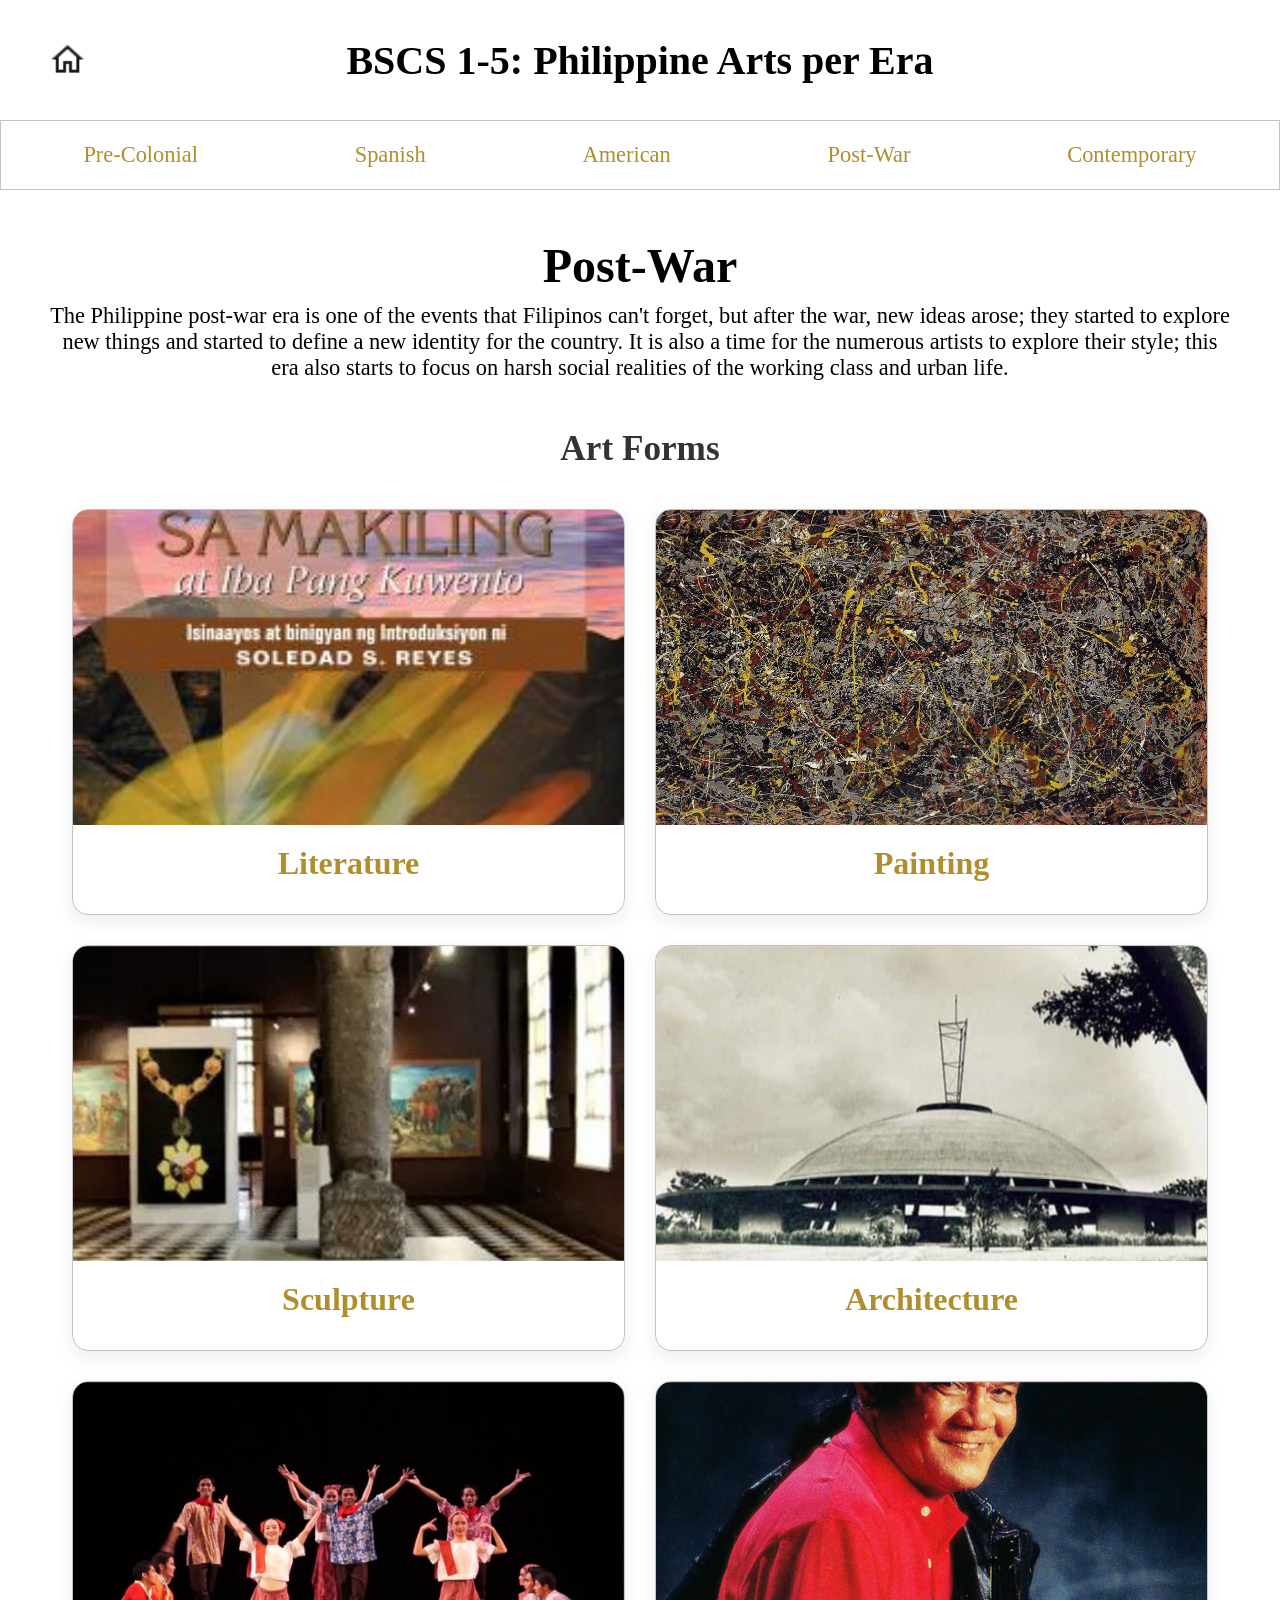
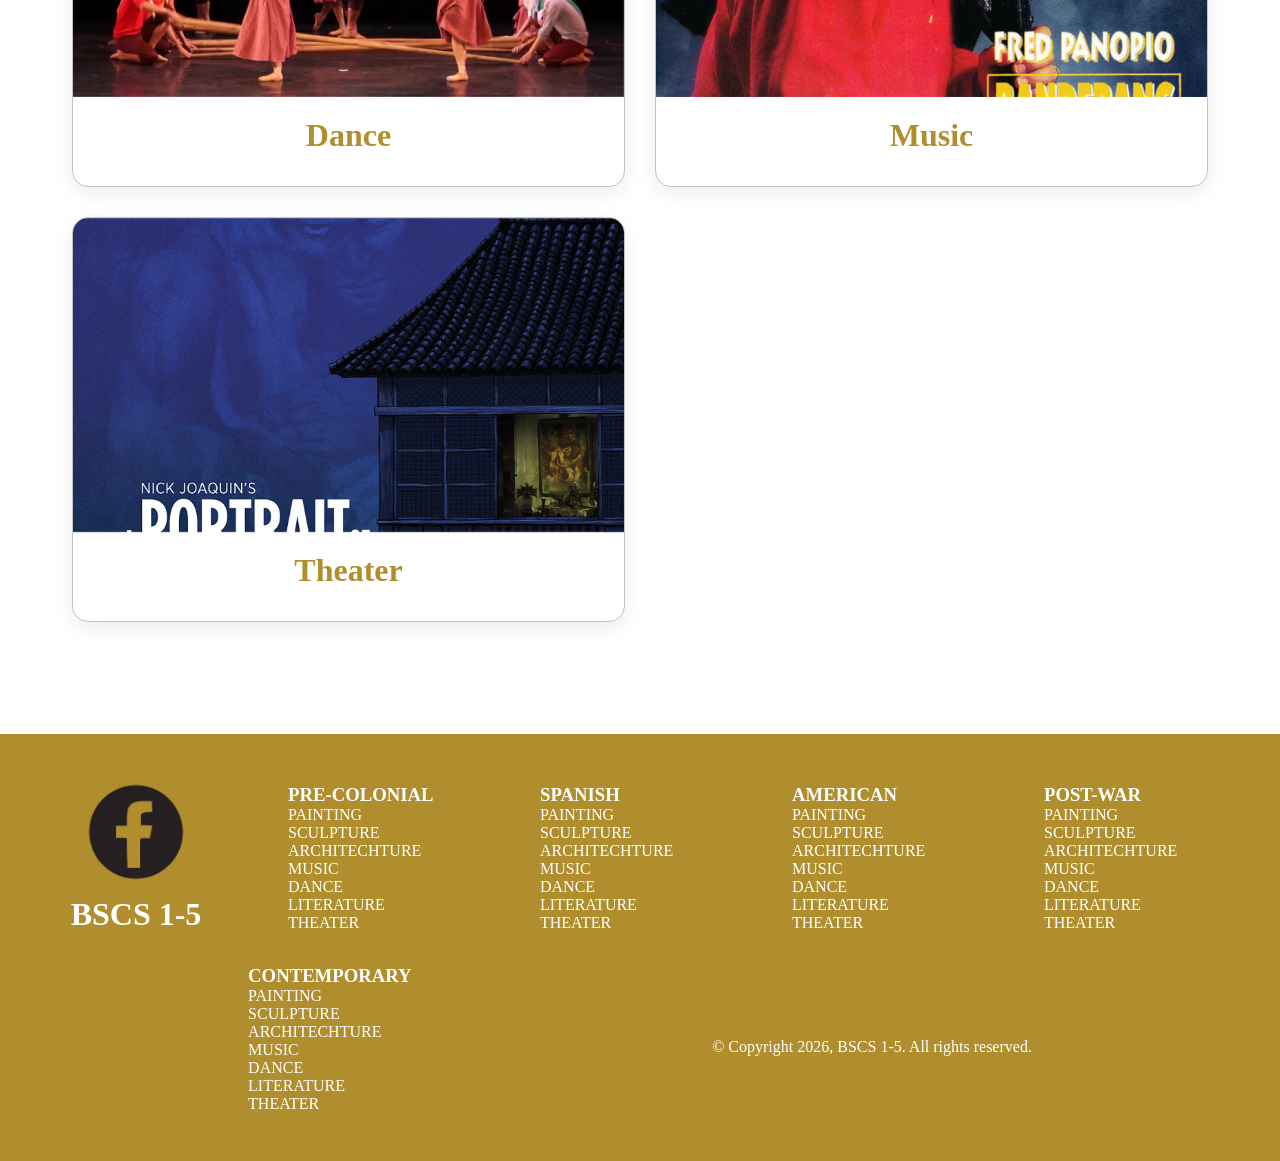
==== era-pages/post-war.html @ 1182b8b4 "post-war finished" ====
<!DOCTYPE html>
<html lang="en">
<head>
    <meta charset="UTF-8">
    <meta name="viewport" content="width=device-width, initial-scale=1.0">
    <title>Virtual Art Museum</title>
    <link rel="stylesheet" href="/styles.css">
</head>
<body>
    <nav class="row">
        <div class="nav-contents col">
            <div class="nav-upper row">
                <a class="home-btn" href="/index.html">
                    <img src="/assets/images/post-war/home-black.png" alt="home" width="35px">
                </a>
                <h1>BSCS 1-5: Philippine Arts per Era</h1>
            </div>
            <div class="nav-lower row">
                <a href="#">Pre-Colonial</a>
                <a href="#">Spanish</a>
                <a href="#">American</a>    
                <a href="#">Post-War</a>
                <a href="#">Contemporary</a>
            </div>
        </div>
    </nav>

    <main>

        <header class="col">
            <div class="textbox col">
                <h1>Post-War</h1>
                <p>
                    The Philippine post-war era is one of the events that Filipinos can't forget, but after the war, new ideas arose; they started to explore new things and started to define a new identity for the country. 
                    It is also a time for the numerous artists to explore their style; this era also starts to focus on harsh social realities of the working class and urban life.
            </div>
        </header>


        <section class="art-form-list">
            <h2>Art Forms</h2>
            <div class="art-form-grid">
                <article class="art-form-card">
                    <a class="card-link" href="\art-form-pages\post-war\post-war_lit.html"></a>
                    <img src="\assets\images\post-war\literature\ginto sa makiling.jpg">
                    <h3>Literature</h3>
                </article>

                <article class="art-form-card">
                    <a class="card-link" href="\art-form-pages\post-war\post-war_painting.html"></a>
                    <img src="\assets\images\post-war\painting\no5.jpg">
                    <h3>Painting</h3>
                </article>

                <article class="art-form-card">
                    <a class="card-link" href="\art-form-pages\post-war\post-war_sculpture.html"></a>
                    <img src="\assets\images\post-war\sculpture\kaganapan.jpg">
                    <h3>Sculpture</h3>
                </article>

                <article class="art-form-card">
                    <a class="card-link" href="\art-form-pages\post-war\post-war_architecture.html"></a>
                    <img src="\assets\images\post-war\architecture\Church of the Holy Sacrifice.JPG">
                    <h3>Architecture</h3>
                </article>

                <article class="art-form-card">
                    <a class="card-link" href="\art-form-pages\post-war\post-war_dance.html"></a>
                    <img src="\assets\images\post-war\dance\noli.jpg">
                    <h3>Dance</h3>
                </article>

                <article class="art-form-card">
                    <a class="card-link" href="\art-form-pages\post-war\post-war_music.html"></a>
                    <img src="\assets\images\post-war\music\pitong gatang.png">
                    <h3>Music</h3>
                </article>

                <article class="art-form-card">
                    <a class="card-link" href="\art-form-pages\post-war\post-war_theatre.html"></a>
                    <img src="\assets\images\post-war\theater\Portrait_of_the_Artist_as_Filipino_Poster.jpg">
                    <h3>Theater</h3>
                </article>

            </div>
        </section>

    </main>

    <footer>
        <div class="col">
            <a href="https://www.facebook.com/profile.php?id=61581156080257" target="_blank" class="FB">
                <img src="/assets/images/Footer/images__3_-removebg-preview.png" alt="Fb Page" height='100px' width='100px'>
            </a>
            <h1>BSCS 1-5</h1>
        </div>
        <ul> 
            <h3>PRE-COLONIAL</h3>
            <li><a href="#"> PAINTING </a></li>
            <li><a href="#"> SCULPTURE </a></li>
            <li><a href="#"> ARCHITECHTURE </a></li>
            <li><a href="#"> MUSIC </a></li>
            <li><a href="#"> DANCE </a></li>
            <li><a href="#"> LITERATURE </a></li>
            <li><a href="#"> THEATER </a></li>
        </ul>
        <ul> 
            <h3>SPANISH</h3>
            <li><a href="#"> PAINTING </a></li>
            <li><a href="#"> SCULPTURE </a></li>
            <li><a href="#"> ARCHITECHTURE </a></li>
            <li><a href="#"> MUSIC </a></li>
            <li><a href="#"> DANCE </a></li>
            <li><a href="#"> LITERATURE </a></li>
            <li><a href="#"> THEATER </a></li>
        </ul>
        <ul> 
            <h3>AMERICAN</h3>
            <li><a href="#"> PAINTING </a></li>
            <li><a href="#"> SCULPTURE </a></li>
            <li><a href="#"> ARCHITECHTURE </a></li>
            <li><a href="#"> MUSIC </a></li>
            <li><a href="#"> DANCE </a></li>
            <li><a href="#"> LITERATURE </a></li>
            <li><a href="#"> THEATER </a></li>
        </ul>
        <ul> 
            <h3>POST-WAR</h3>
            <li><a href="#"> PAINTING </a></li>
            <li><a href="#"> SCULPTURE </a></li>
            <li><a href="#"> ARCHITECHTURE </a></li>
            <li><a href="#"> MUSIC </a></li>
            <li><a href="#"> DANCE </a></li>
            <li><a href="#"> LITERATURE </a></li>
            <li><a href="#"> THEATER </a></li>
        </ul>
        <ul> 
            <h3>CONTEMPORARY</h3>
            <li><a href="#"> PAINTING </a></li>
            <li><a href="#"> SCULPTURE </a></li>
            <li><a href="#"> ARCHITECHTURE </a></li>
            <li><a href="#"> MUSIC </a></li>
            <li><a href="#"> DANCE </a></li>
            <li><a href="#"> LITERATURE </a></li>
            <li><a href="#"> THEATER </a></li>
        </ul>
        <span>© Copyright 2026, BSCS 1-5. All rights reserved.</span>
    </footer>
    <script src="/script.js"></script>
</body>
</html>
---- styles.css ----
* {
    box-sizing: border-box;
    margin: 0;
    padding: 0;
}
@font-face {
    font-family: kanit;
    src: url(assets/fonts/Kanit-Regular.ttf);
}

/* FADE UP ANIMATION PARA SA WHOLE WEBSITE START */
@keyframes fadeUp {
    from {
        opacity: 0;
        transform: translateY(30px);
    }
    to {
        opacity: 1;
        transform: translateY(0);
    }
}

/* FADE UP ANIMATION PARA SA WHOLE WEBSITE END */
html {
    scroll-behavior: smooth;
    scroll-snap-type: y proximity;
}
body {
    overflow-x: hidden;
    font-family: kanit;
}
.row {
    display: flex;
    justify-content: center;
    align-items: center;
    flex-direction: row;
}
.col {
    display: flex;
    justify-content: center;
    align-items: center;
    flex-direction: column;
}
:root {
    --bg-color: white;
    --outline-color: rgb(195, 195, 195);
    --text-color: white;
    --color1: rgb(177, 142, 45);
    --color2: rgb(136, 104, 0);
}


button {
    padding: 8px 12px;
    background-color: var(--color1);
    border-radius: 10px;
    border: none;
    transition: all 0.3s ease;
    color: var(--text-color);
    position: relative;
    z-index: 3;
}
button:hover { 
    background-color: var(--color2);
    transition: all 0.3s ease;
    scale: 1.1;
}
a {
    text-decoration: none;
    z-index: 1;
}


nav {
    scroll-snap-align: start;
}

.nav-contents {
    width: 100%;
    background-color: var(--bg-color);
}
.nav-upper {
    height: 120px;
    width: 100%;
    background-color: var(--bg-color);
}
.home-btn {
    position: absolute;
    top: 42px;
    left: 50px;
    margin-right: auto;
    transition: all 0.3s ease;
}
.home-btn:hover {
    scale: 1.1;
    transition: all 0.3s ease;
}
.nav-upper h1 {
    font-size: 2.5rem;
}
.nav-lower {
    height: 70px;
    width: 100%;
    background-color: var(--bg-color);
    border: 1px solid var(--outline-color);
    justify-content: space-around;
    gap: 1.5rem;
    overflow-x: scroll;
    padding: 0 1rem 0 1rem;
    scrollbar-width: thin;
    scrollbar-color: var(--outline-color) var(--bg-color);
}
.nav-lower a {
    color: var(--color1);
    font-size: 1.4rem;
}
.nav-lower a:hover {
    color: var(--color2);
}



header {
    gap: 1rem;
}
.banner {
    display: flex;
    justify-content: center;
    align-items: center;
    flex-direction: row;

    height: 440px;
    width: 100vw;
    overflow: hidden;
}
.banner > img {
    width: 100%;
    height: 100%;
    object-fit: cover;
    object-position: center;
}
header .textbox {
    padding: 3rem;
    gap: 10px;
    text-align: center;
    scroll-snap-align: start;
}
header .textbox h1 {
    font-size: 3rem;
}
header .textbox p {
    font-size: 1.4rem;
}



#era-board {
    display: grid;
    grid-template-columns: repeat(auto-fit, minmax(360px, 1fr));
    gap: 30px;
    padding: 2rem 2rem;
    max-width: 1200px;
    margin: 0 auto;
    scroll-snap-align: start;
}

.era-card {
    background-color: var(--bg-color);
    border-radius: 16px;
    border: 1px solid var(--outline-color);
    min-height: 365px;
    min-width: 300px;
    justify-content: space-between;
    overflow: hidden;
    box-shadow: 0 6px 20px rgba(0,0,0,0.08);
    transition: transform 0.3s ease, box-shadow 0.3s ease;
    position: relative;
}
.era-card:hover {
    transform: translateY(-12px);
    box-shadow: 0 15px 35px rgba(0,0,0,0.15);
}
.era-card .textbox {
    height: 40%;
    width: 100%;
    padding: 1.4rem;
    gap: 1rem;
    align-items: start;
    justify-content: space-between;
    height: fit-content;
}
.era-card h3 {
    font-size: 1.5rem;
    color: var(--color1);
}
.era-card .description {
    font-size: 0.95rem;
    color: #555;
}
.era-card .picture-window {
    display: flex;
    justify-content: center;
    align-items: center;
    flex-direction: row;

    height: fit-content;
    width: 100%;
    overflow: hidden;
}
.picture-window > img {
    object-fit: cover;
    object-position: center;
    aspect-ratio: 4/3;
    width: 100%;
}

/* DARK MODE START */

[data-theme="dark"] {
    --bg-color: #1a1a1a;
    --outline-color: rgb(70, 70, 70);
    --text-color: #f0f0f0;
    --color1: rgb(210, 170, 60);
    --color2: rgb(177, 142, 45);
}

[data-theme="dark"] body {
    color: #f0f0f0;
}

[data-theme="dark"] .era-card,
[data-theme="dark"] .art-form-card,
[data-theme="dark"] .featured-card {
    background-color: #2a2a2a;
}

[data-theme="dark"] .era-card .description,
[data-theme="dark"] .art-form-card p,
[data-theme="dark"] .featured-card p {
    color: #aaa;
}

/* toggle button */
.theme-toggle {
    position: absolute;
    right: 50px;
    background: transparent;
    border: 2px solid var(--color1);
    font-size: 1.2rem;
    cursor: pointer;
    padding: 6px 10px;
    border-radius: 50px;
    color: var(--color1);
}
.theme-toggle:hover {
    background-color: var(--color1);
    color: white;
    scale: 1.1;
}

[data-theme="dark"] .art-form-list h2 {
    color: #f0f0f0;
}

[data-theme="dark"] .featured-card > div p {
    color: #aaa;
}

[data-theme="dark"] body {
    background-color: var(--bg-color);
    color: #f0f0f0;
}
[data-theme="dark"] footer a:hover {
    color: white;
    transition: color 0.3s ease-in-out;
}
/* DARK MODE END */

/* styling for era-pages start */

header .textbox-banner {
    background-color: var(--color1);
    width: 100%;
    padding: 5rem 2rem;
    gap: 10px;
    text-align: center;
}
header .textbox-banner * {
    color: var(--text-color);
}
header .textbox-banner h1 {
    font-size: 2.8rem;
}
header .textbox-banner p {
    font-size: 1.3rem;
}






.featured-art-form, .featured {
  max-width: 1000px;
  margin: 0 auto 50px;
  text-align: center;
  padding: 0 2rem 2rem;
  font-size: 1.5rem;
}
.featured-art-form h2, .featured h2 {
    margin: 0 2.5rem 2.5rem;
}
.featured-card {
  display: flex;
  background: var(--bg-color);
  border-radius: 16px;
  overflow: hidden;
  box-shadow: 0 10px 30px rgba(0,0,0,0.12);
  transition: transform 0.3s ease, box-shadow 0.3s ease;
  max-width: 1000px;
  margin: 0 auto;
  z-index: 5;
  position: relative;
}
.featured-card:hover {
  transform: translateY(-10px);
  box-shadow: 0 20px 40px rgba(0,0,0,0.18);
}
.featured-card img, .featured-card video {
  width: 45%;
  height: auto;
  object-fit: cover;
}
.featured-card > div {
  padding: 30px;
  flex: 1;
  text-align: left;
}
.featured-card h3 {
  margin: 0 0 15px;
  color: var(--color1);
  font-size: 1.8rem;
}
.featured-card p {
  margin: 0;
  font-size: 1.1rem;
  color: #444;
}



.art-form-list {
  max-width: 1200px;
  margin: 0 auto;
  padding-bottom: 7rem;
}
.art-form-list h2 {
  text-align: center;
  margin-bottom: 40px;
  font-size: 2.2rem;
  color: #333;
}

.art-form-grid {
  display: grid;
  grid-template-columns: repeat(auto-fit, minmax(400px, 1fr));
  gap: 30px;
  padding: 0 2rem;
}
.art-form-card {
  background: var(--bg-color);
  border-radius: 16px;
  overflow: hidden;
  box-shadow: 0 6px 20px rgba(0,0,0,0.08);
  transition: transform 0.3s ease, box-shadow 0.3s ease;
  transform: translateY(0);
  text-align: left;
  border: 1px solid var(--outline-color);
  height: fit-content;
  position: relative;
  padding-bottom: 1rem;
}
.art-form-card:hover {
  transform: translateY(-12px);
  box-shadow: 0 15px 35px rgba(0,0,0,0.15);
}
.art-form-card img, .art-form-card video {
  width: 100%;
  aspect-ratio: 7/4;
  object-fit: cover;
}
.art-form-card h3 {
  margin: 1rem;
  font-size: 2rem;
  color: var(--color1);
    text-align: center;
}
.art-form-card p {
  padding: 0 20px 25px;
  margin: 0;
  color: #555;
  font-size: 1rem;
}
.art-form-card button {
    margin-bottom: 2rem;
    margin-left: 2rem;
}
.card-link {
    position: absolute;
    inset: 0;
    z-index: 1;
}

/* styling for era-pages end */


#bonus-content {
    padding: 6rem 2rem 7rem 2rem;
    scroll-snap-align: start;
    min-height: 100vh;
}
#bonus-content h1 {
    font-size: 2.5rem;
}
#bonus-content p {
    font-size: 1.2rem;
}
.bonus-div {
    gap: 3rem;
}

#bonus-content h3 {
    font-size: 2rem;
    color: var(--color1);
}
#bonus-content span {
    margin-left: 1rem;
    font-size: 1.3rem;
    color: var(--text-color);
}
.bonus-details {
    align-self: left;
    scroll-snap-align: start;
    padding-top: 3rem;
}


.audio-container {
    position: absolute;
    bottom: 0;
    left: 0;
    width: 100%;
}
.art-form-card .audio-container {
    top: 2rem;
    left: 2rem;
}
iframe {
    width: 70vw;
    border-radius: 10px;
    aspect-ratio: 16/9;
}




/* footer start */

footer {
    background-color: var(--color1);
    text-align: left;
    padding: 3rem 1rem;
    color: var(--bg-color);
    display: flex;
    align-items: center;
    justify-content: space-evenly;
    flex-wrap: wrap;
    gap: 2rem;
    scroll-snap-align: start;
}
footer > div {
    gap: 10px;
}
footer img:hover {
    scale: 1.1;
    transition: all 0.3s ease;
}
footer a {
    color: var(--bg-color);
    transition: all 0.3s ease;
}
footer a:hover {
    color: black;
    transition: all 0.3s ease;
}
footer > * {
    min-width: 200px;
}
footer ul {
    list-style: none;
}
footer span {
    margin-top: 1rem;
}
/* footer end */



/* medias start (for responsiveness) */
@media screen and (max-width: 850px) {
    .nav-upper h1 {
        font-size: 1.4rem;
    }
    .nav-lower a {
        font-size: 1rem;
    }
}
@media (max-width: 768px) {
    .featured-card {
        flex-direction: column;
    }
    .featured-card {
        width: 100%;
    }
    .featured-card > img {
        width: 100%;
        aspect-ratio: 5/3;
    }
    .audio-container {
        position: absolute;
        top: 0;
        left: 0;
    }
    .art-form-card .audio-container {
        top: 2rem;
        left: 2rem;
    }

}
@media screen and (max-width: 750px) {
    .home-btn {
        left: 25px;
    }
    .theme-toggle {
        right: 25px;
    }
    .nav-upper h1 {
        font-size: 1.3rem;
    }
    .nav-lower a {
        font-size: 1rem;
    }

}
@media screen and (max-width: 550px) {
    .home-btn {
        top: 48px;
    }
    .theme-toggle {
        font-size: 1rem;
    }
    .home-btn img {
        width: 25px;
    }
    .nav-upper h1 {
        font-size: 1rem;
    }
    .nav-lower a {
        font-size: .7rem;
    }
}
@media screen and (max-width: 480px) {
    .art-form-grid {
        grid-template-columns: repeat(auto-fit, minmax(300px, 1fr));
    }
}

/* medias end */
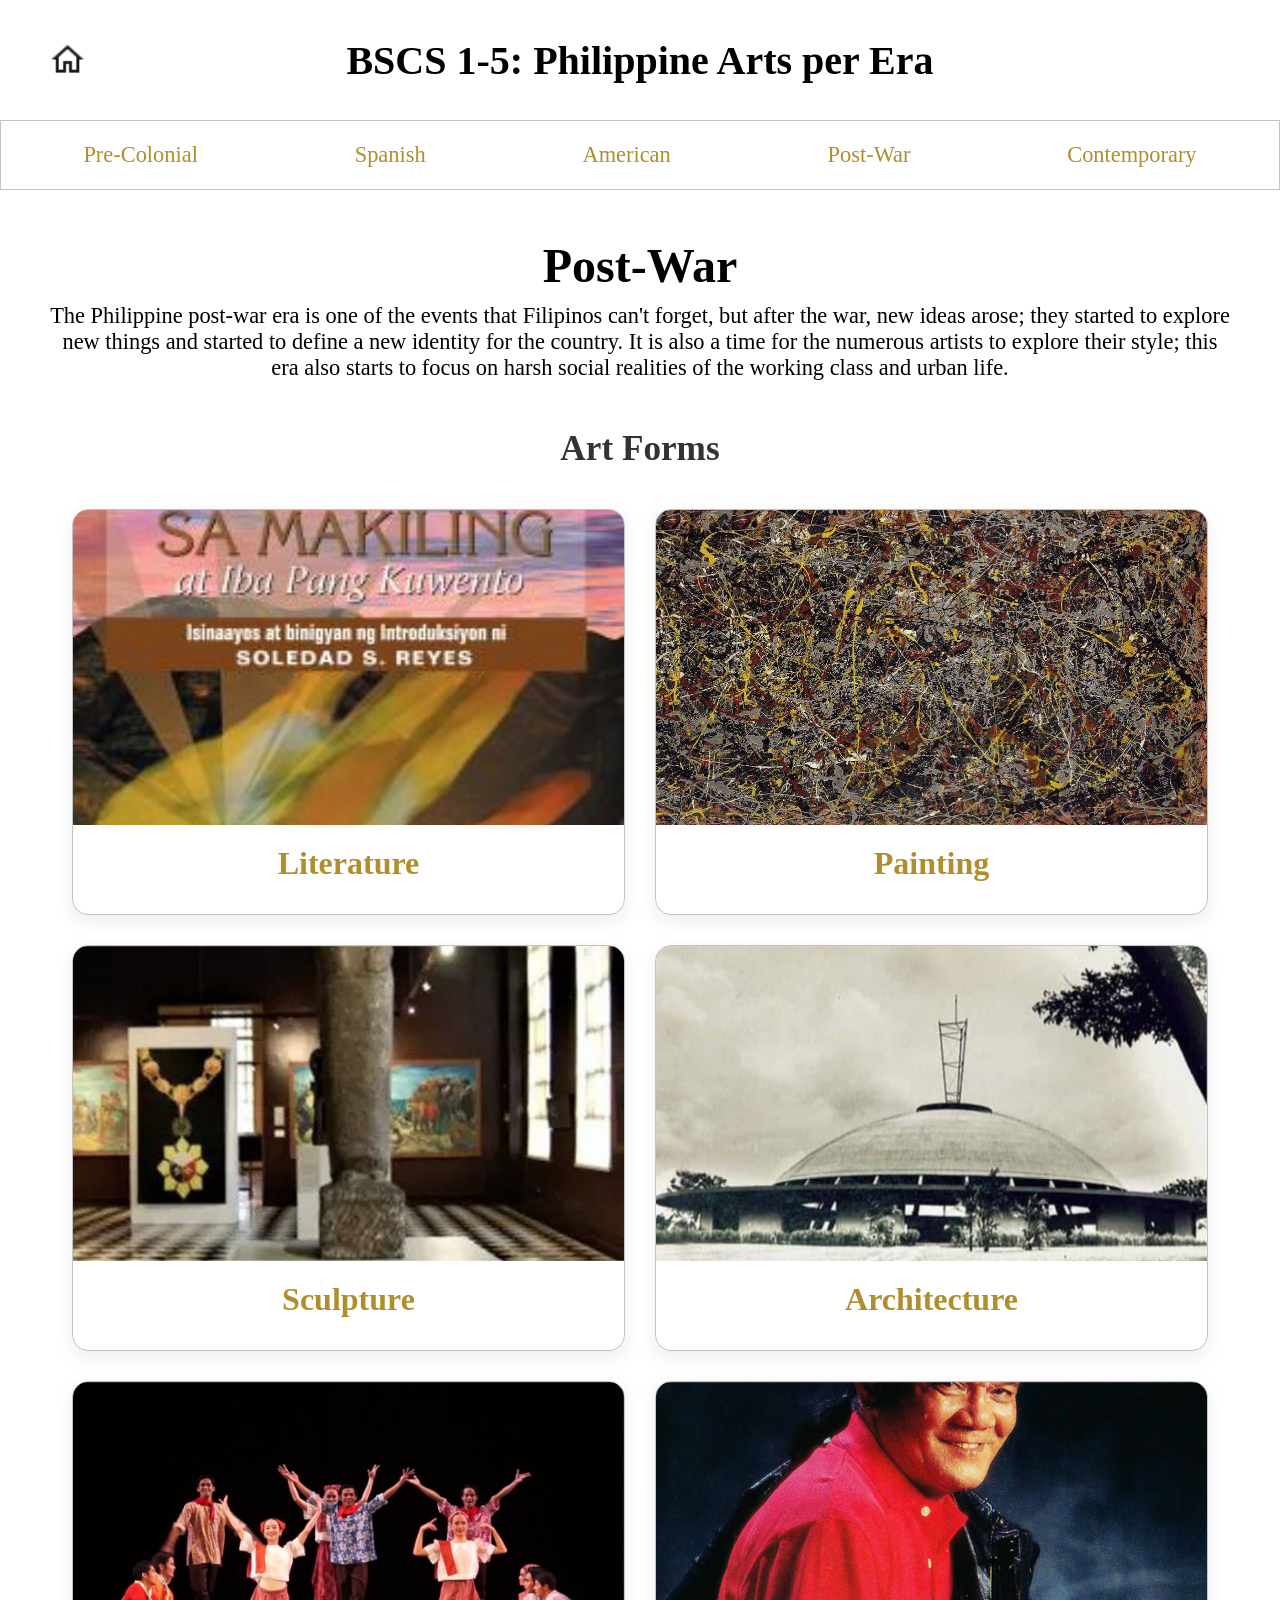
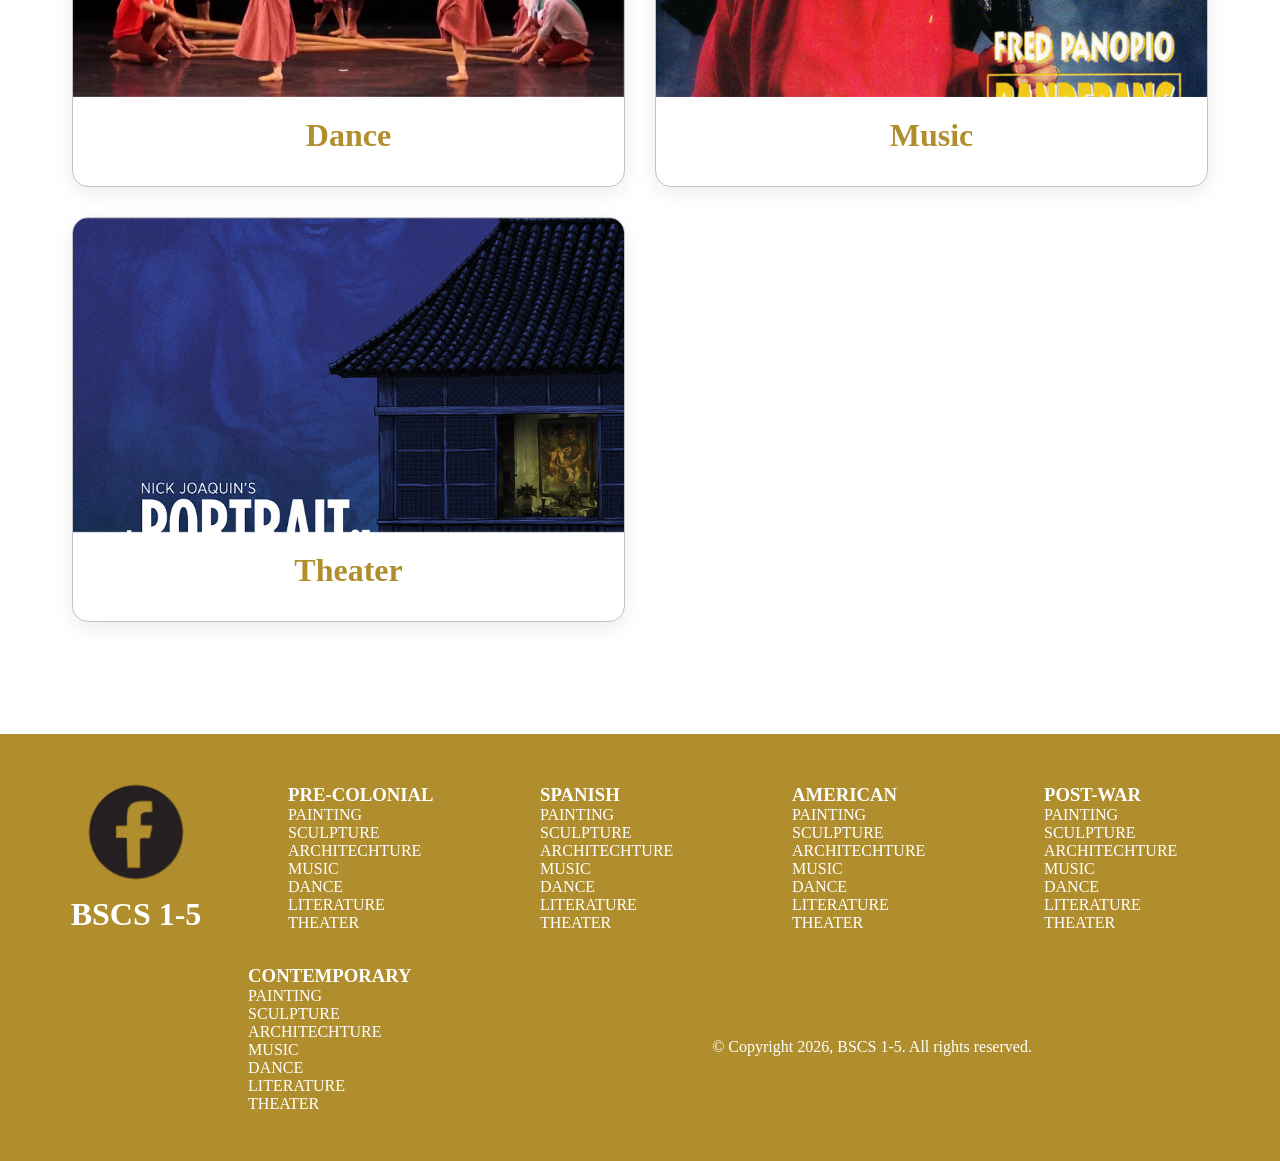
==== commit 99e3d482: "fix post war links" ====
--- a/era-pages/post-war.html
+++ b/era-pages/post-war.html
@@ -11,7 +11,7 @@
         <div class="nav-contents col">
             <div class="nav-upper row">
                 <a class="home-btn" href="/index.html">
-                    <img src="/assets/images/post-war/home-black.png" alt="home" width="35px">
+                    <img src="/assets/images/home-black.png" alt="home" width="35px">
                 </a>
                 <h1>BSCS 1-5: Philippine Arts per Era</h1>
             </div>
@@ -41,44 +41,44 @@
             <h2>Art Forms</h2>
             <div class="art-form-grid">
                 <article class="art-form-card">
-                    <a class="card-link" href="\art-form-pages\post-war\post-war_lit.html"></a>
-                    <img src="\assets\images\post-war\literature\ginto sa makiling.jpg">
+                    <a class="card-link" href="/art-form-pages/post-war/post-war_lit.html"></a>
+                    <img src="/assets/images/post-war/literature/ginto sa makiling.jpg">
                     <h3>Literature</h3>
                 </article>
 
                 <article class="art-form-card">
-                    <a class="card-link" href="\art-form-pages\post-war\post-war_painting.html"></a>
-                    <img src="\assets\images\post-war\painting\no5.jpg">
+                    <a class="card-link" href="/art-form-pages/post-war/post-war_painting.html"></a>
+                    <img src="/assets/images/post-war/painting/no5.jpg">
                     <h3>Painting</h3>
                 </article>
 
                 <article class="art-form-card">
-                    <a class="card-link" href="\art-form-pages\post-war\post-war_sculpture.html"></a>
-                    <img src="\assets\images\post-war\sculpture\kaganapan.jpg">
+                    <a class="card-link" href="/art-form-pages/post-war/post-war_sculpture.html"></a>
+                    <img src="/assets/images/post-war/sculpture/kaganapan.jpg">
                     <h3>Sculpture</h3>
                 </article>
 
                 <article class="art-form-card">
-                    <a class="card-link" href="\art-form-pages\post-war\post-war_architecture.html"></a>
-                    <img src="\assets\images\post-war\architecture\Church of the Holy Sacrifice.JPG">
+                    <a class="card-link" href="/art-form-pages/post-war/post-war_architecture.html"></a>
+                    <img src="/assets/images/post-war/architecture/Church of the Holy Sacrifice.JPG">
                     <h3>Architecture</h3>
                 </article>
 
                 <article class="art-form-card">
-                    <a class="card-link" href="\art-form-pages\post-war\post-war_dance.html"></a>
-                    <img src="\assets\images\post-war\dance\noli.jpg">
+                    <a class="card-link" href="/art-form-pages/post-war/post-war_dance.html"></a>
+                    <img src="/assets/images/post-war/dance/noli.jpg">
                     <h3>Dance</h3>
                 </article>
 
                 <article class="art-form-card">
-                    <a class="card-link" href="\art-form-pages\post-war\post-war_music.html"></a>
-                    <img src="\assets\images\post-war\music\pitong gatang.png">
+                    <a class="card-link" href="/art-form-pages/post-war/post-war_music.html"></a>
+                    <img src="/assets/images/post-war/music/pitong gatang.png">
                     <h3>Music</h3>
                 </article>
 
                 <article class="art-form-card">
-                    <a class="card-link" href="\art-form-pages\post-war\post-war_theatre.html"></a>
-                    <img src="\assets\images\post-war\theater\Portrait_of_the_Artist_as_Filipino_Poster.jpg">
+                    <a class="card-link" href="/art-form-pages/post-war/post-war_theatre.html"></a>
+                    <img src="/assets/images/post-war/theater/Portrait_of_the_Artist_as_Filipino_Poster.jpg">
                     <h3>Theater</h3>
                 </article>
 
